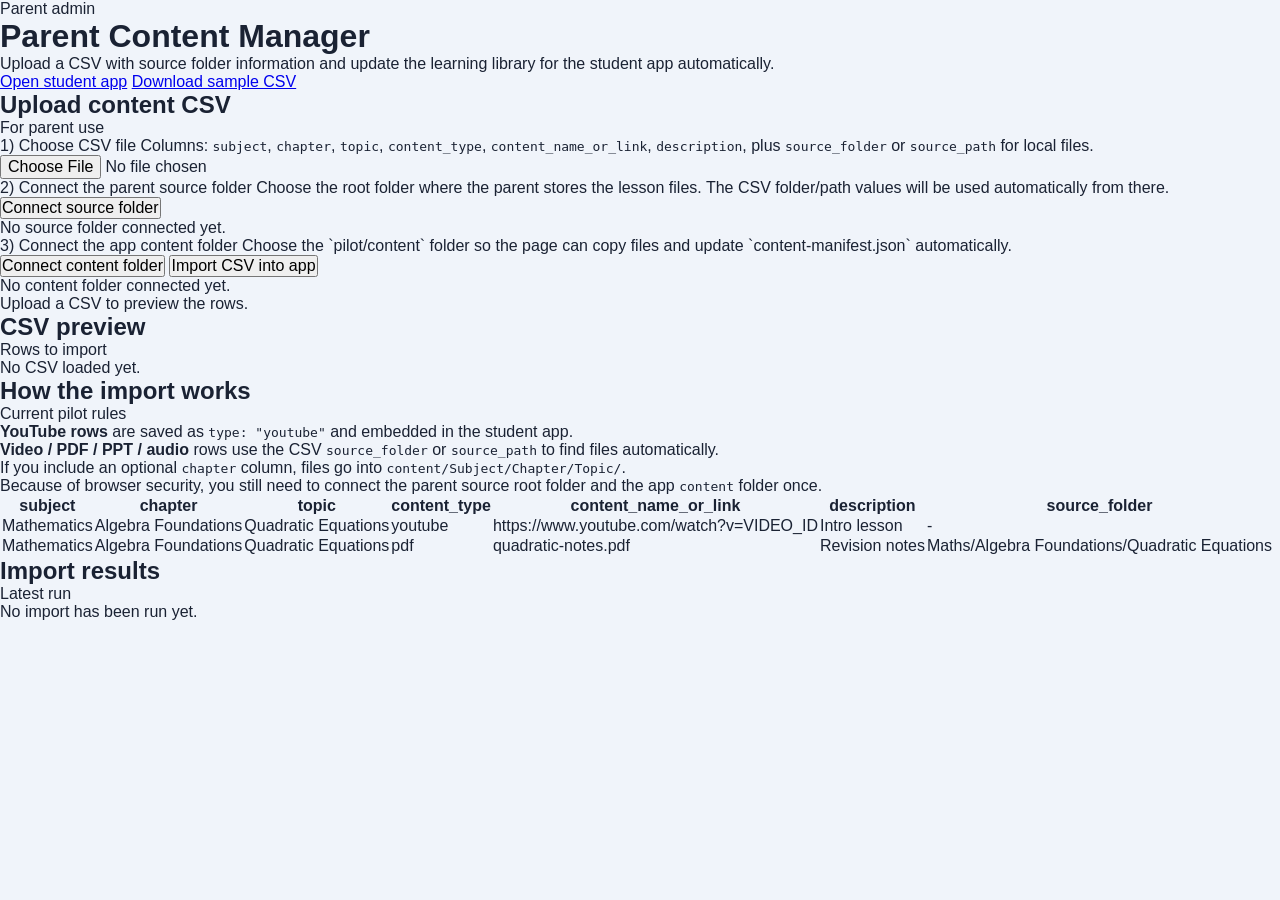
==== parent.html @ 5828d347 "Initial commit for Learnnest" ====
<!DOCTYPE html>
<html lang="en">
<head>
  <meta charset="UTF-8">
  <meta name="viewport" content="width=device-width, initial-scale=1.0">
  <title>LearnNest Parent Upload</title>
  <link rel="stylesheet" href="styles.css">
</head>
<body>
  <div class="app-shell">
    <header class="hero">
      <div>
        <p class="eyebrow">Parent admin</p>
        <h1>Parent Content Manager</h1>
        <p class="hero-text">Upload a CSV with source folder information and update the learning library for the student app automatically.</p>
      </div>

      <div class="hero-tools">
        <a class="secondary-btn link-btn" href="index.html">Open student app</a>
        <a class="secondary-btn link-btn" href="parent-sample.csv" download>Download sample CSV</a>
      </div>
    </header>

    <main class="parent-layout">
      <section class="panel">
        <div class="panel-title-row">
          <h2>Upload content CSV</h2>
          <span class="panel-caption">For parent use</span>
        </div>

        <div class="upload-stack">
          <label class="upload-box">
            <span class="upload-title">1) Choose CSV file</span>
            <span class="small-copy">Columns: <code>subject</code>, <code>chapter</code>, <code>topic</code>, <code>content_type</code>, <code>content_name_or_link</code>, <code>description</code>, plus <code>source_folder</code> or <code>source_path</code> for local files.</span>
            <input id="csv-file" type="file" accept=".csv">
          </label>

          <div class="upload-box">
            <span class="upload-title">2) Connect the parent source folder</span>
            <span class="small-copy">Choose the root folder where the parent stores the lesson files. The CSV folder/path values will be used automatically from there.</span>
            <div class="button-row">
              <button id="connect-source-btn" class="secondary-btn" type="button">Connect source folder</button>
            </div>
            <p id="source-status" class="small-copy">No source folder connected yet.</p>
          </div>

          <div class="upload-box">
            <span class="upload-title">3) Connect the app content folder</span>
            <span class="small-copy">Choose the `pilot/content` folder so the page can copy files and update `content-manifest.json` automatically.</span>
            <div class="button-row">
              <button id="connect-folder-btn" class="secondary-btn" type="button">Connect content folder</button>
              <button id="import-btn" class="primary-btn" type="button">Import CSV into app</button>
            </div>
            <p id="folder-status" class="small-copy">No content folder connected yet.</p>
          </div>
        </div>

        <div id="status-box" class="status-box info">Upload a CSV to preview the rows.</div>
      </section>

      <section class="panel">
        <div class="panel-title-row">
          <h2>CSV preview</h2>
          <span class="panel-caption">Rows to import</span>
        </div>
        <div id="preview-wrap" class="table-wrap">
          <p class="empty-copy">No CSV loaded yet.</p>
        </div>
      </section>

      <section class="panel">
        <div class="panel-title-row">
          <h2>How the import works</h2>
          <span class="panel-caption">Current pilot rules</span>
        </div>

        <ul class="tip-list">
          <li><strong>YouTube rows</strong> are saved as <code>type: "youtube"</code> and embedded in the student app.</li>
          <li><strong>Video / PDF / PPT / audio</strong> rows use the CSV <code>source_folder</code> or <code>source_path</code> to find files automatically.</li>
          <li>If you include an optional <code>chapter</code> column, files go into <code>content/Subject/Chapter/Topic/</code>.</li>
          <li>Because of browser security, you still need to connect the parent source root folder and the app <code>content</code> folder once.</li>
        </ul>

        <div class="sample-table-wrap">
          <table class="data-table compact-table">
            <thead>
              <tr>
                <th>subject</th>
                <th>chapter</th>
                <th>topic</th>
                <th>content_type</th>
                <th>content_name_or_link</th>
                <th>description</th>
                <th>source_folder</th>
              </tr>
            </thead>
            <tbody>
              <tr>
                <td>Mathematics</td>
                <td>Algebra Foundations</td>
                <td>Quadratic Equations</td>
                <td>youtube</td>
                <td>https://www.youtube.com/watch?v=VIDEO_ID</td>
                <td>Intro lesson</td>
                <td>-</td>
              </tr>
              <tr>
                <td>Mathematics</td>
                <td>Algebra Foundations</td>
                <td>Quadratic Equations</td>
                <td>pdf</td>
                <td>quadratic-notes.pdf</td>
                <td>Revision notes</td>
                <td>Maths/Algebra Foundations/Quadratic Equations</td>
              </tr>
            </tbody>
          </table>
        </div>
      </section>

      <section class="panel">
        <div class="panel-title-row">
          <h2>Import results</h2>
          <span class="panel-caption">Latest run</span>
        </div>
        <div id="result-wrap">
          <p class="empty-copy">No import has been run yet.</p>
        </div>
      </section>
    </main>
  </div>

  <script src="parent.js"></script>
</body>
</html>
---- styles.css ----
*, *::before, *::after { box-sizing: border-box; margin: 0; padding: 0; }

:root {
  --bg:          #f0f4fa;
  --surface:     #ffffff;
  --border:      #e2eaf4;
  --text:        #1a2233;
  --muted:       #6b7fa0;
  --primary:     #2563eb;
  --primary-soft:#eff6ff;
  --success:     #16a34a;
  --warning:     #d97706;
  --nav-h:       64px;
  --hdr-h:       54px;
  --radius:      16px;
  --radius-sm:   10px;
  --shadow:      0 1px 4px rgba(0,0,0,0.08), 0 4px 16px rgba(0,0,0,0.05);
}

html, body {
  height: 100%;
  font-family: -apple-system, BlinkMacSystemFont, "Segoe UI", Roboto, Arial, sans-serif;
  background: var(--bg);
  color: var(--text);
  -webkit-font-smoothing: antialiased;
  overflow: hidden;
}

button, input, textarea { font: inherit; }

/* ── Loader ──────────────────────────────────────────────────── */
.loader-screen {
  position: fixed;
  inset: 0;
  background: var(--primary);
  display: flex;
  flex-direction: column;
  align-items: center;
  justify-content: center;
  gap: 32px;
  z-index: 9999;
}
.loader-logo {
  color: #fff;
  font-size: 30px;
  font-weight: 800;
  letter-spacing: -0.5px;
}
.loader-skel-stack {
  width: min(300px, 80vw);
  display: flex;
  flex-direction: column;
  gap: 12px;
}
.skel {
  background: rgba(255,255,255,0.18);
  border-radius: 10px;
  animation: pulse 1.4s ease-in-out infinite;
}
.skel-wide  { height: 18px; width: 55%; }
.skel-card  { height: 80px; }
.skel-short { width: 75%; }
@keyframes pulse { 0%,100% { opacity: 0.4; } 50% { opacity: 0.9; } }

/* ── App shell ───────────────────────────────────────────────── */
.app-shell {
  position: fixed;
  inset: 0;
  display: flex;
  flex-direction: column;
  overflow: hidden;
}

/* ── Screens ─────────────────────────────────────────────────── */
.screen {
  position: absolute;
  inset: 0;
  bottom: var(--nav-h);
  display: none;
  flex-direction: column;
  background: var(--bg);
  overflow: hidden;
}
.screen.active { display: flex; }

.screen-scroll {
  flex: 1;
  overflow-y: auto;
  -webkit-overflow-scrolling: touch;
  padding: 16px 16px 24px;
}

/* ── Headers ─────────────────────────────────────────────────── */
.app-header {
  display: flex;
  align-items: center;
  justify-content: space-between;
  height: var(--hdr-h);
  padding: 0 14px;
  background: var(--surface);
  border-bottom: 1px solid var(--border);
  flex-shrink: 0;
}
.app-logo {
  font-size: 20px;
  font-weight: 800;
  color: var(--primary);
  letter-spacing: -0.4px;
}
.app-header-left, .app-header-right {
  display: flex;
  align-items: center;
  gap: 6px;
}

.screen-header {
  display: flex;
  align-items: center;
  gap: 8px;
  height: var(--hdr-h);
  padding: 0 10px 0 6px;
  background: var(--surface);
  border-bottom: 1px solid var(--border);
  flex-shrink: 0;
  overflow: hidden;
}
.screen-title-row {
  flex: 1;
  display: flex;
  align-items: center;
  gap: 8px;
  min-width: 0;
}
.screen-title-text {
  font-size: 15px;
  font-weight: 700;
  white-space: nowrap;
  overflow: hidden;
  text-overflow: ellipsis;
}
.screen-header-pct {
  font-size: 12px;
  color: var(--muted);
  white-space: nowrap;
  flex-shrink: 0;
}
.back-btn {
  background: none;
  border: none;
  color: var(--primary);
  font-size: 15px;
  font-weight: 600;
  cursor: pointer;
  padding: 8px 6px;
  white-space: nowrap;
  flex-shrink: 0;
}
.icon-btn {
  display: inline-flex;
  align-items: center;
  justify-content: center;
  background: none;
  border: none;
  cursor: pointer;
  padding: 7px;
  font-size: 18px;
  border-radius: 8px;
  color: var(--muted);
  text-decoration: none;
  -webkit-tap-highlight-color: transparent;
}
.icon-btn:active { background: var(--bg); }
.subject-icon-lg { font-size: 22px; flex-shrink: 0; }

/* ── Search bar ──────────────────────────────────────────────── */
.search-bar {
  display: flex;
  align-items: center;
  gap: 8px;
  padding: 8px 14px;
  background: var(--surface);
  border-bottom: 1px solid var(--border);
  flex-shrink: 0;
}
.search-bar input {
  flex: 1;
  border: 1px solid var(--border);
  border-radius: var(--radius-sm);
  padding: 9px 13px;
  background: var(--bg);
  outline: none;
  font-size: 14px;
  color: var(--text);
}
.search-bar input:focus { border-color: var(--primary); }

/* ── Streak badge ────────────────────────────────────────────── */
.streak-badge {
  background: #fff7ed;
  color: #c2410c;
  border: 1px solid #fed7aa;
  border-radius: 999px;
  padding: 3px 9px;
  font-size: 12px;
  font-weight: 700;
  line-height: 1.4;
}

/* ── Continue card ───────────────────────────────────────────── */
.continue-card-wrap { margin-bottom: 16px; }

.continue-card {
  border-radius: var(--radius);
  padding: 20px;
  color: #fff;
  cursor: pointer;
  position: relative;
  overflow: hidden;
  box-shadow: var(--shadow);
  -webkit-tap-highlight-color: transparent;
}
.continue-card::after {
  content: '';
  position: absolute;
  top: -40px; right: -40px;
  width: 130px; height: 130px;
  background: rgba(255,255,255,0.07);
  border-radius: 50%;
  pointer-events: none;
}
.continue-card-empty {
  background: var(--surface);
  border: 1px solid var(--border);
  color: var(--text);
  cursor: default;
}
.cc-eyebrow {
  font-size: 11px;
  text-transform: uppercase;
  letter-spacing: 0.1em;
  opacity: 0.8;
  margin-bottom: 5px;
}
.cc-topic {
  font-size: 20px;
  font-weight: 800;
  line-height: 1.2;
  margin-bottom: 5px;
}
.cc-meta {
  font-size: 13px;
  opacity: 0.8;
  margin-bottom: 14px;
}
.cc-progress {
  height: 5px;
  background: rgba(255,255,255,0.25);
  border-radius: 999px;
  overflow: hidden;
  margin-bottom: 14px;
}
.cc-progress-fill {
  height: 100%;
  background: #fff;
  border-radius: 999px;
  transition: width 0.5s;
}
.cc-btn {
  display: inline-flex;
  align-items: center;
  gap: 5px;
  background: rgba(255,255,255,0.18);
  color: #fff;
  border: 1px solid rgba(255,255,255,0.3);
  border-radius: var(--radius-sm);
  padding: 8px 16px;
  font-size: 14px;
  font-weight: 600;
  cursor: pointer;
}

/* ── Focus card ──────────────────────────────────────────────── */
.focus-card {
  background: #fffbeb;
  border: 1px solid #fcd34d;
  border-radius: var(--radius);
  padding: 14px 16px;
  margin-bottom: 16px;
  display: flex;
  align-items: center;
  gap: 12px;
  cursor: pointer;
  -webkit-tap-highlight-color: transparent;
}
.focus-card:active { background: #fef3c7; }
.focus-icon { font-size: 26px; flex-shrink: 0; }
.focus-body strong { display: block; font-size: 14px; font-weight: 700; margin-bottom: 2px; }
.focus-body span { font-size: 12px; color: var(--muted); }

/* ── Section ─────────────────────────────────────────────────── */
.home-section { margin-bottom: 22px; }
.section-title {
  font-size: 14px;
  font-weight: 700;
  color: var(--text);
  margin-bottom: 11px;
  display: flex;
  align-items: center;
  gap: 8px;
}
.count-badge {
  background: var(--primary);
  color: #fff;
  border-radius: 999px;
  font-size: 11px;
  font-weight: 700;
  padding: 2px 7px;
  line-height: 1.4;
}

/* ── Subject grid ────────────────────────────────────────────── */
.subject-grid {
  display: grid;
  grid-template-columns: 1fr 1fr;
  gap: 11px;
}
.subject-card {
  background: var(--surface);
  border: 1px solid var(--border);
  border-top: 4px solid var(--sc, var(--primary));
  border-radius: var(--radius);
  padding: 14px 13px 13px;
  text-align: left;
  cursor: pointer;
  box-shadow: var(--shadow);
  -webkit-tap-highlight-color: transparent;
  transition: transform 0.12s;
}
.subject-card:active { transform: scale(0.97); }
.sc-icon {
  font-size: 26px;
  display: block;
  margin-bottom: 8px;
  line-height: 1;
}
.sc-name {
  display: block;
  font-size: 13px;
  font-weight: 700;
  line-height: 1.3;
  margin-bottom: 4px;
  color: var(--text);
  word-break: break-word;
}
.sc-meta {
  display: block;
  font-size: 11px;
  color: var(--muted);
  margin-bottom: 8px;
}
.sc-bar {
  height: 4px;
  background: var(--border);
  border-radius: 999px;
  overflow: hidden;
}
.sc-bar-fill {
  height: 100%;
  background: var(--sc, var(--primary));
  border-radius: 999px;
}

/* ── List items (recent, revision, bookmarks) ────────────────── */
.list-stack { display: flex; flex-direction: column; gap: 8px; }

.list-item {
  display: flex;
  align-items: center;
  gap: 11px;
  background: var(--surface);
  border: 1px solid var(--border);
  border-radius: var(--radius-sm);
  padding: 11px 13px;
  cursor: pointer;
  text-align: left;
  width: 100%;
  box-shadow: var(--shadow);
  -webkit-tap-highlight-color: transparent;
}
.list-item:active { background: var(--primary-soft); }

.li-dot {
  width: 9px;
  height: 9px;
  border-radius: 50%;
  flex-shrink: 0;
}
.dot-done     { background: var(--success); }
.dot-progress { background: var(--primary); }
.dot-empty    { background: var(--border); border: 1px solid var(--muted); }
.dot-revision { background: var(--warning); }

.li-body { flex: 1; min-width: 0; }
.li-kicker {
  font-size: 10px;
  text-transform: uppercase;
  letter-spacing: 0.07em;
  color: var(--primary);
  font-weight: 700;
  margin-bottom: 2px;
}
.li-title {
  font-size: 14px;
  font-weight: 600;
  white-space: nowrap;
  overflow: hidden;
  text-overflow: ellipsis;
}
.li-meta { font-size: 11px; color: var(--muted); margin-top: 1px; }
.li-arrow { color: var(--muted); font-size: 18px; flex-shrink: 0; }

.empty-note { color: var(--muted); font-size: 13px; padding: 8px 0; }

/* ── Chapter accordion ───────────────────────────────────────── */
.chapter-card {
  background: var(--surface);
  border: 1px solid var(--border);
  border-radius: var(--radius);
  margin-bottom: 10px;
  overflow: hidden;
  box-shadow: var(--shadow);
}
.chapter-card-hdr {
  display: flex;
  align-items: center;
  gap: 11px;
  padding: 13px 14px;
  cursor: pointer;
  user-select: none;
  -webkit-tap-highlight-color: transparent;
}
.chapter-card-hdr:active { background: var(--bg); }

.ch-num {
  width: 34px;
  height: 34px;
  border-radius: 9px;
  display: flex;
  align-items: center;
  justify-content: center;
  font-size: 14px;
  font-weight: 800;
  flex-shrink: 0;
}
.ch-info { flex: 1; min-width: 0; }
.ch-name {
  font-size: 14px;
  font-weight: 700;
  white-space: nowrap;
  overflow: hidden;
  text-overflow: ellipsis;
  margin-bottom: 3px;
}
.ch-meta {
  font-size: 11px;
  color: var(--muted);
  margin-bottom: 5px;
}
.ch-dots { display: flex; gap: 5px; flex-wrap: wrap; }
.topic-dot {
  width: 8px;
  height: 8px;
  border-radius: 50%;
  display: inline-block;
  flex-shrink: 0;
}

.ch-right {
  display: flex;
  align-items: center;
  gap: 7px;
  flex-shrink: 0;
}
.quiz-chip {
  background: var(--primary-soft);
  color: var(--primary);
  border: 1px solid #bfdbfe;
  border-radius: 999px;
  padding: 4px 10px;
  font-size: 11px;
  font-weight: 700;
  cursor: pointer;
  white-space: nowrap;
  -webkit-tap-highlight-color: transparent;
}
.ch-chevron {
  color: var(--muted);
  font-size: 20px;
  transition: transform 0.2s;
  line-height: 1;
}
.chapter-card.open .ch-chevron { transform: rotate(90deg); }

.chapter-card-body {
  max-height: 0;
  overflow: hidden;
  transition: max-height 0.3s cubic-bezier(0.4, 0, 0.2, 1);
}
.chapter-card.open .chapter-card-body { max-height: 3000px; }

.ch-summary {
  padding: 0 14px 11px;
  font-size: 13px;
  color: var(--muted);
  line-height: 1.6;
  border-bottom: 1px solid var(--border);
}

/* ── Topic rows inside accordion ─────────────────────────────── */
.topic-row {
  display: flex;
  align-items: center;
  gap: 11px;
  padding: 11px 14px;
  border-top: 1px solid var(--border);
  cursor: pointer;
  -webkit-tap-highlight-color: transparent;
  transition: background 0.1s;
}
.topic-row:active { background: var(--primary-soft); }
.topic-row-name {
  flex: 1;
  font-size: 14px;
  font-weight: 500;
  white-space: nowrap;
  overflow: hidden;
  text-overflow: ellipsis;
}
.topic-row-name.done { color: var(--muted); text-decoration: line-through; }
.topic-type-icons { font-size: 13px; flex-shrink: 0; }
.topic-row-arrow { color: var(--muted); font-size: 16px; flex-shrink: 0; }

/* ── Viewer header ───────────────────────────────────────────── */
.viewer-crumb {
  flex: 1;
  min-width: 0;
  overflow: hidden;
}
.viewer-crumb-path {
  font-size: 11px;
  color: var(--muted);
  white-space: nowrap;
  overflow: hidden;
  text-overflow: ellipsis;
}
.viewer-crumb-topic {
  font-size: 14px;
  font-weight: 700;
  white-space: nowrap;
  overflow: hidden;
  text-overflow: ellipsis;
}
.viewer-actions {
  display: flex;
  align-items: center;
  gap: 3px;
  flex-shrink: 0;
}
.pill-btn {
  border: none;
  border-radius: 999px;
  padding: 5px 11px;
  font-size: 12px;
  font-weight: 700;
  cursor: pointer;
  white-space: nowrap;
  -webkit-tap-highlight-color: transparent;
}
.pill-done { background: #dcfce7; color: var(--success); }
.pill-todo { background: var(--primary-soft); color: var(--primary); }

/* ── Topic prev/next bar ─────────────────────────────────────── */
.topic-nav-bar {
  display: flex;
  align-items: center;
  justify-content: space-between;
  padding: 7px 14px;
  background: var(--surface);
  border-bottom: 1px solid var(--border);
  flex-shrink: 0;
}
.topic-nav-btn {
  background: none;
  border: 1px solid var(--border);
  border-radius: 8px;
  width: 34px;
  height: 34px;
  font-size: 20px;
  cursor: pointer;
  color: var(--text);
  display: flex;
  align-items: center;
  justify-content: center;
  -webkit-tap-highlight-color: transparent;
}
.topic-nav-btn:disabled { opacity: 0.28; cursor: not-allowed; }
.topic-nav-label { font-size: 12px; color: var(--muted); }

/* ── Summary card ────────────────────────────────────────────── */
.summary-card {
  background: linear-gradient(135deg, #eff6ff 0%, #f0f9ff 100%);
  border: 1px solid #bfdbfe;
  border-radius: var(--radius);
  padding: 16px;
  margin-bottom: 13px;
}
.summary-card h4 {
  font-size: 13px;
  font-weight: 700;
  color: var(--primary);
  margin-bottom: 8px;
}
.summary-lead {
  font-size: 14px;
  line-height: 1.7;
  color: var(--text);
  margin-bottom: 10px;
}
.summary-more-btn {
  font-size: 13px;
  color: var(--primary);
  font-weight: 600;
  background: none;
  border: none;
  cursor: pointer;
  padding: 0;
}
.summary-expanded {
  margin-top: 12px;
  font-size: 14px;
  line-height: 1.7;
  border-top: 1px solid var(--border);
  padding-top: 10px;
}
.summary-expanded p { margin-bottom: 8px; }

/* ── Content cards ───────────────────────────────────────────── */
.content-card {
  background: var(--surface);
  border: 1px solid var(--border);
  border-radius: var(--radius);
  padding: 15px;
  margin-bottom: 11px;
  box-shadow: var(--shadow);
}
.content-card h4 { font-size: 15px; font-weight: 700; margin-bottom: 5px; }
.resource-meta { font-size: 12px; color: var(--muted); margin-bottom: 11px; }
.content-card a {
  color: var(--primary);
  font-size: 13px;
  font-weight: 600;
  text-decoration: none;
}
.content-card a:hover { text-decoration: underline; }
.media-player {
  width: 100%;
  border-radius: var(--radius-sm);
  background: #000;
  max-height: 280px;
  margin: 9px 0 8px;
  display: block;
}
.pdf-frame {
  width: 100%;
  height: 400px;
  border: 1px solid var(--border);
  border-radius: var(--radius-sm);
  margin: 9px 0 8px;
  display: block;
}
.empty-state {
  background: #fffbeb;
  border: 1px solid #fcd34d;
  border-radius: var(--radius);
  padding: 18px;
  font-size: 14px;
  line-height: 1.7;
}
.empty-state code {
  display: inline-block;
  background: #fff;
  border: 1px solid #fcd34d;
  border-radius: 6px;
  padding: 2px 7px;
  font-size: 12px;
  word-break: break-all;
}

/* ── Floating notes button ───────────────────────────────────── */
.notes-fab {
  position: absolute;
  bottom: 18px;
  right: 14px;
  width: 50px;
  height: 50px;
  border-radius: 50%;
  background: var(--primary);
  color: #fff;
  font-size: 21px;
  border: none;
  cursor: pointer;
  box-shadow: 0 4px 18px rgba(37,99,235,0.38);
  display: flex;
  align-items: center;
  justify-content: center;
  z-index: 10;
  transition: transform 0.13s;
  -webkit-tap-highlight-color: transparent;
}
.notes-fab:active { transform: scale(0.92); }

/* ── Notes drawer ────────────────────────────────────────────── */
.notes-overlay {
  position: absolute;
  inset: 0;
  background: rgba(0,0,0,0.38);
  opacity: 0;
  pointer-events: none;
  transition: opacity 0.22s;
  z-index: 20;
}
.notes-overlay.open { opacity: 1; pointer-events: auto; }

.notes-drawer {
  position: absolute;
  bottom: 0; left: 0; right: 0;
  background: var(--surface);
  border-radius: 18px 18px 0 0;
  padding: 14px 16px 24px;
  transform: translateY(100%);
  transition: transform 0.28s cubic-bezier(0.4, 0, 0.2, 1);
  z-index: 30;
  box-shadow: 0 -8px 30px rgba(0,0,0,0.14);
}
.notes-drawer.open { transform: translateY(0); }
.notes-drawer-hdr {
  display: flex;
  justify-content: space-between;
  align-items: center;
  margin-bottom: 11px;
}
.notes-drawer-title { font-size: 15px; font-weight: 700; }
.notes-ta {
  width: 100%;
  min-height: 150px;
  border: 1px solid var(--border);
  border-radius: var(--radius-sm);
  padding: 11px 13px;
  background: var(--bg);
  outline: none;
  resize: vertical;
  font-size: 14px;
  line-height: 1.6;
  color: var(--text);
}
.notes-ta:focus { border-color: var(--primary); }

/* ── Progress screen ─────────────────────────────────────────── */
.stats-row {
  display: grid;
  grid-template-columns: repeat(3, 1fr);
  gap: 9px;
  margin-bottom: 20px;
}
.stat-card {
  background: var(--surface);
  border: 1px solid var(--border);
  border-radius: var(--radius);
  padding: 15px 10px;
  text-align: center;
  box-shadow: var(--shadow);
}
.stat-value {
  display: block;
  font-size: 24px;
  font-weight: 800;
  color: var(--primary);
  margin-bottom: 3px;
}
.stat-label {
  font-size: 11px;
  color: var(--muted);
  text-transform: uppercase;
  letter-spacing: 0.06em;
}

.progress-bar-item {
  background: var(--surface);
  border: 1px solid var(--border);
  border-radius: var(--radius-sm);
  padding: 13px 14px;
  margin-bottom: 8px;
  box-shadow: var(--shadow);
}
.pbi-row {
  display: flex;
  justify-content: space-between;
  align-items: center;
  margin-bottom: 7px;
}
.pbi-name {
  font-size: 13px;
  font-weight: 600;
  display: flex;
  align-items: center;
  gap: 6px;
}
.pbi-pct { font-size: 13px; font-weight: 700; color: var(--primary); }
.pbi-bar { height: 7px; background: var(--border); border-radius: 999px; overflow: hidden; }
.pbi-fill { height: 100%; border-radius: 999px; transition: width 0.5s ease; }

/* ── Bottom nav ──────────────────────────────────────────────── */
.bottom-nav {
  position: absolute;
  bottom: 0; left: 0; right: 0;
  height: var(--nav-h);
  background: var(--surface);
  border-top: 1px solid var(--border);
  display: flex;
  align-items: stretch;
  z-index: 100;
  box-shadow: 0 -3px 14px rgba(0,0,0,0.05);
}
.nav-btn {
  flex: 1;
  display: flex;
  flex-direction: column;
  align-items: center;
  justify-content: center;
  gap: 3px;
  background: none;
  border: none;
  cursor: pointer;
  color: var(--muted);
  -webkit-tap-highlight-color: transparent;
  transition: color 0.15s;
}
.nav-btn.active { color: var(--primary); }
.nav-icon { font-size: 20px; line-height: 1; }
.nav-label { font-size: 10px; font-weight: 600; letter-spacing: 0.02em; }

/* ── Toast ───────────────────────────────────────────────────── */
.toast {
  position: fixed;
  bottom: calc(var(--nav-h) + 14px);
  left: 50%;
  transform: translateX(-50%) translateY(12px);
  background: #1a2233;
  color: #fff;
  padding: 9px 20px;
  border-radius: 999px;
  font-size: 13px;
  font-weight: 600;
  white-space: nowrap;
  opacity: 0;
  transition: opacity 0.18s, transform 0.18s;
  pointer-events: none;
  z-index: 200;
}
.toast.show { opacity: 1; transform: translateX(-50%) translateY(0); }

/* ── Responsive ──────────────────────────────────────────────── */
@media (min-width: 540px) {
  .subject-grid { grid-template-columns: repeat(3, 1fr); }
  .stats-row   { grid-template-columns: repeat(4, 1fr); }
}
@media (min-width: 800px) {
  .subject-grid { grid-template-columns: repeat(4, 1fr); }
  .pdf-frame { height: 520px; }
}
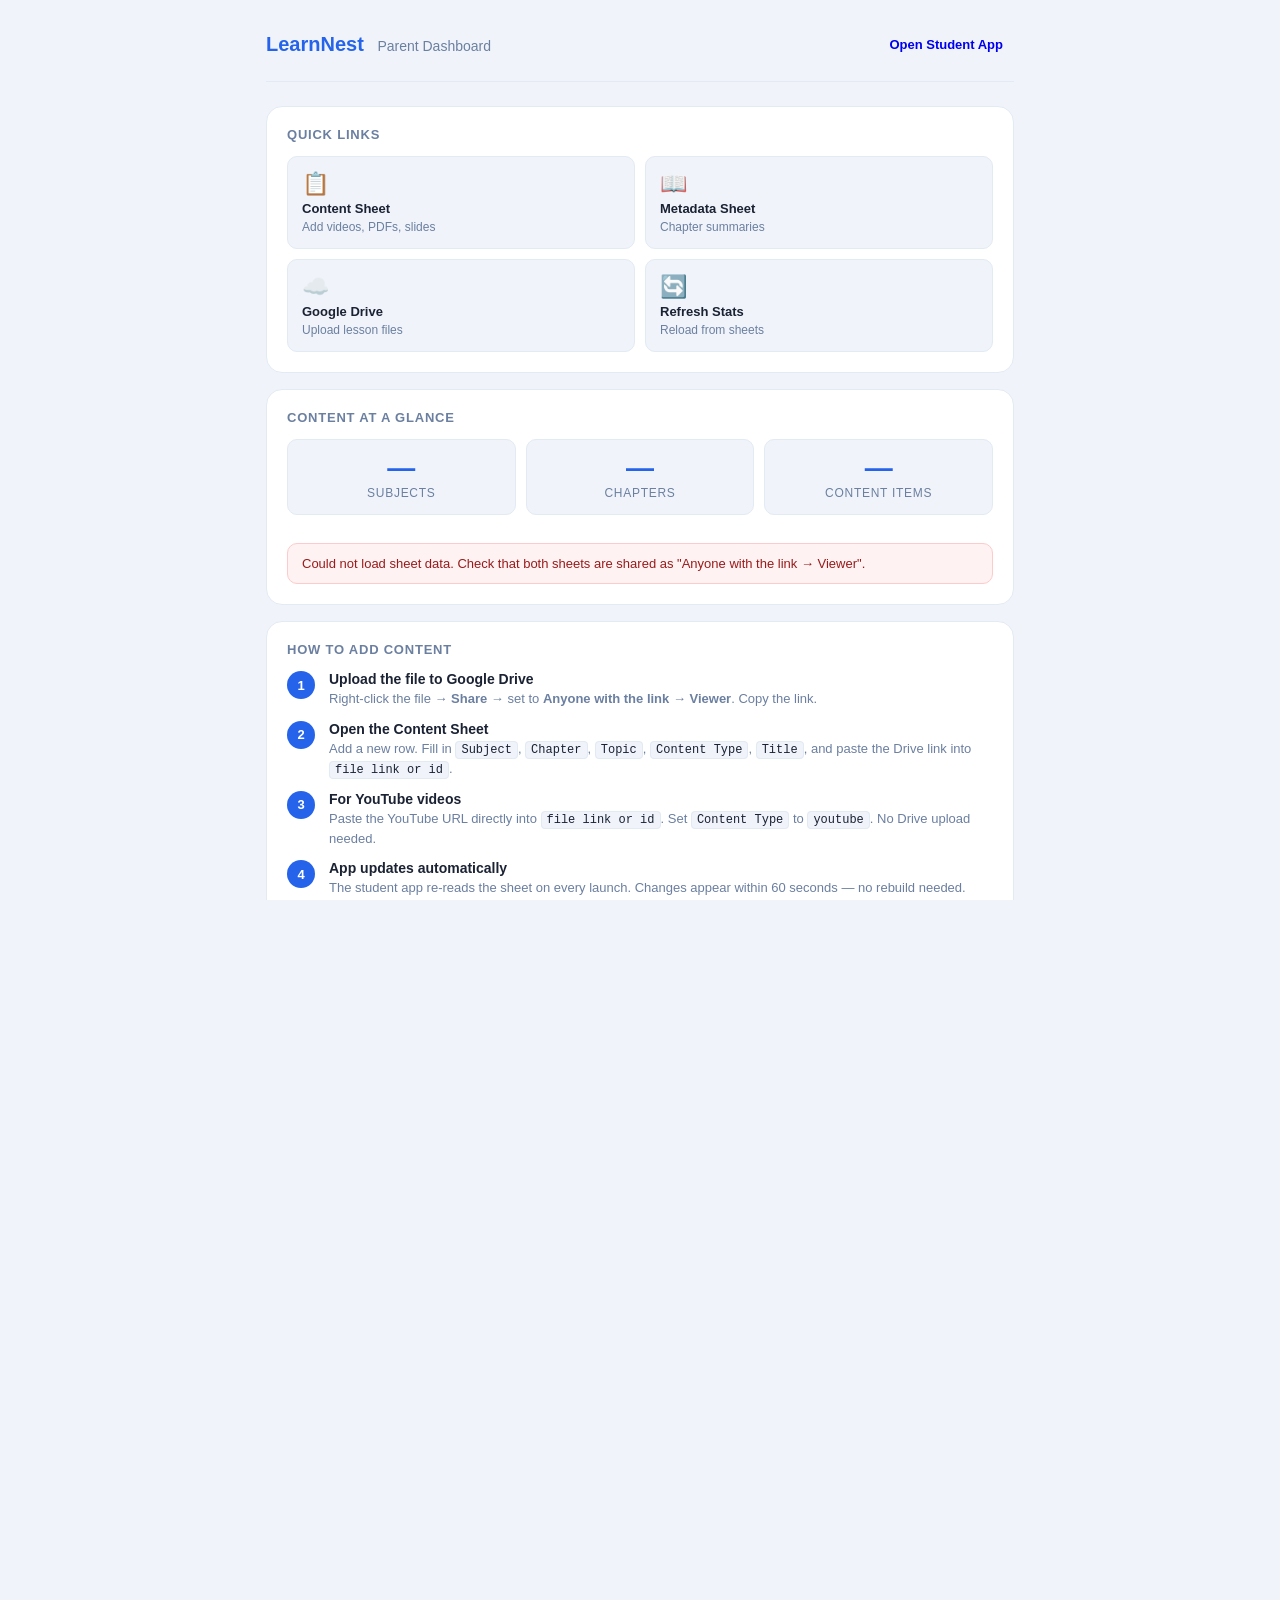
==== commit 88a28ca2: "Rebuild: Google Sheets integration, clean up obsolete files, new parent dashboard" ====
--- a/parent.html
+++ b/parent.html
@@ -3,133 +3,185 @@
 <head>
   <meta charset="UTF-8">
   <meta name="viewport" content="width=device-width, initial-scale=1.0">
-  <title>LearnNest Parent Upload</title>
+  <title>LearnNest — Parent Dashboard</title>
   <link rel="stylesheet" href="styles.css">
+  <style>
+    .parent-wrap       { max-width: 780px; margin: 0 auto; padding: 16px 16px 48px; }
+    .parent-header     { display: flex; align-items: center; justify-content: space-between; padding: 16px 0 24px; border-bottom: 1px solid var(--border); margin-bottom: 24px; }
+    .parent-logo       { font-size: 20px; font-weight: 700; color: var(--primary); }
+    .parent-logo span  { font-weight: 400; color: var(--muted); font-size: 14px; margin-left: 8px; }
+    .pcard             { background: var(--surface); border: 1px solid var(--border); border-radius: var(--radius); padding: 20px; margin-bottom: 16px; }
+    .pcard-title       { font-size: 13px; font-weight: 600; text-transform: uppercase; letter-spacing: .06em; color: var(--muted); margin-bottom: 14px; }
+    .quick-links       { display: grid; grid-template-columns: 1fr 1fr; gap: 10px; }
+    .qlink             { display: flex; flex-direction: column; gap: 4px; background: var(--bg); border: 1px solid var(--border); border-radius: var(--radius-sm); padding: 14px; text-decoration: none; color: var(--text); transition: border-color .15s; }
+    .qlink:hover       { border-color: var(--primary); }
+    .qlink-icon        { font-size: 22px; }
+    .qlink-label       { font-size: 13px; font-weight: 600; }
+    .qlink-sub         { font-size: 12px; color: var(--muted); }
+    .steps             { display: flex; flex-direction: column; gap: 12px; }
+    .step              { display: flex; gap: 14px; align-items: flex-start; }
+    .step-num          { flex-shrink: 0; width: 28px; height: 28px; border-radius: 50%; background: var(--primary); color: #fff; font-size: 13px; font-weight: 700; display: flex; align-items: center; justify-content: center; }
+    .step-body         { flex: 1; }
+    .step-title        { font-size: 14px; font-weight: 600; margin-bottom: 2px; }
+    .step-desc         { font-size: 13px; color: var(--muted); line-height: 1.5; }
+    .step-desc code    { background: var(--bg); border: 1px solid var(--border); border-radius: 4px; padding: 1px 5px; font-size: 12px; color: var(--text); }
+    .type-table        { width: 100%; border-collapse: collapse; font-size: 13px; }
+    .type-table th     { text-align: left; font-size: 11px; font-weight: 600; text-transform: uppercase; letter-spacing: .05em; color: var(--muted); padding: 6px 10px; border-bottom: 1px solid var(--border); }
+    .type-table td     { padding: 8px 10px; border-bottom: 1px solid var(--border); vertical-align: top; }
+    .type-table tr:last-child td { border-bottom: none; }
+    .type-tag          { display: inline-block; background: var(--primary-soft); color: var(--primary); border-radius: 4px; padding: 2px 7px; font-size: 12px; font-weight: 600; font-family: monospace; }
+    .stats-grid        { display: grid; grid-template-columns: repeat(3, 1fr); gap: 10px; margin-bottom: 16px; }
+    .stat-box          { background: var(--bg); border: 1px solid var(--border); border-radius: var(--radius-sm); padding: 14px; text-align: center; }
+    .stat-num          { font-size: 28px; font-weight: 700; color: var(--primary); line-height: 1; }
+    .stat-label        { font-size: 12px; color: var(--muted); margin-top: 4px; }
+    .subject-rows      { display: flex; flex-direction: column; gap: 8px; }
+    .subject-row       { display: flex; align-items: center; gap: 10px; background: var(--bg); border: 1px solid var(--border); border-radius: var(--radius-sm); padding: 10px 14px; }
+    .subject-dot       { width: 10px; height: 10px; border-radius: 50%; flex-shrink: 0; }
+    .subject-name      { flex: 1; font-size: 13px; font-weight: 600; }
+    .subject-counts    { font-size: 12px; color: var(--muted); text-align: right; }
+    .pill-status       { display: inline-block; padding: 2px 8px; border-radius: 20px; font-size: 11px; font-weight: 600; }
+    .pill-ok           { background: #dcfce7; color: #166534; }
+    .pill-warn         { background: #fef9c3; color: #854d0e; }
+    .loading-msg       { color: var(--muted); font-size: 13px; padding: 12px 0; }
+    .alert-box         { background: #fef2f2; border: 1px solid #fecaca; border-radius: var(--radius-sm); padding: 12px 14px; font-size: 13px; color: #991b1b; margin-top: 12px; display: none; }
+    @media (max-width: 480px) {
+      .quick-links    { grid-template-columns: 1fr; }
+      .stats-grid     { grid-template-columns: repeat(3, 1fr); }
+    }
+  </style>
 </head>
 <body>
-  <div class="app-shell">
-    <header class="hero">
-      <div>
-        <p class="eyebrow">Parent admin</p>
-        <h1>Parent Content Manager</h1>
-        <p class="hero-text">Upload a CSV with source folder information and update the learning library for the student app automatically.</p>
-      </div>
+<div class="parent-wrap">
 
-      <div class="hero-tools">
-        <a class="secondary-btn link-btn" href="index.html">Open student app</a>
-        <a class="secondary-btn link-btn" href="parent-sample.csv" download>Download sample CSV</a>
-      </div>
-    </header>
+  <header class="parent-header">
+    <div>
+      <div class="parent-logo">LearnNest <span>Parent Dashboard</span></div>
+    </div>
+    <a href="index.html" class="pill-btn" style="text-decoration:none;font-size:13px;">Open Student App</a>
+  </header>
 
-    <main class="parent-layout">
-      <section class="panel">
-        <div class="panel-title-row">
-          <h2>Upload content CSV</h2>
-          <span class="panel-caption">For parent use</span>
-        </div>
-
-        <div class="upload-stack">
-          <label class="upload-box">
-            <span class="upload-title">1) Choose CSV file</span>
-            <span class="small-copy">Columns: <code>subject</code>, <code>chapter</code>, <code>topic</code>, <code>content_type</code>, <code>content_name_or_link</code>, <code>description</code>, plus <code>source_folder</code> or <code>source_path</code> for local files.</span>
-            <input id="csv-file" type="file" accept=".csv">
-          </label>
-
-          <div class="upload-box">
-            <span class="upload-title">2) Connect the parent source folder</span>
-            <span class="small-copy">Choose the root folder where the parent stores the lesson files. The CSV folder/path values will be used automatically from there.</span>
-            <div class="button-row">
-              <button id="connect-source-btn" class="secondary-btn" type="button">Connect source folder</button>
-            </div>
-            <p id="source-status" class="small-copy">No source folder connected yet.</p>
-          </div>
-
-          <div class="upload-box">
-            <span class="upload-title">3) Connect the app content folder</span>
-            <span class="small-copy">Choose the `pilot/content` folder so the page can copy files and update `content-manifest.json` automatically.</span>
-            <div class="button-row">
-              <button id="connect-folder-btn" class="secondary-btn" type="button">Connect content folder</button>
-              <button id="import-btn" class="primary-btn" type="button">Import CSV into app</button>
-            </div>
-            <p id="folder-status" class="small-copy">No content folder connected yet.</p>
-          </div>
-        </div>
-
-        <div id="status-box" class="status-box info">Upload a CSV to preview the rows.</div>
-      </section>
-
-      <section class="panel">
-        <div class="panel-title-row">
-          <h2>CSV preview</h2>
-          <span class="panel-caption">Rows to import</span>
-        </div>
-        <div id="preview-wrap" class="table-wrap">
-          <p class="empty-copy">No CSV loaded yet.</p>
-        </div>
-      </section>
-
-      <section class="panel">
-        <div class="panel-title-row">
-          <h2>How the import works</h2>
-          <span class="panel-caption">Current pilot rules</span>
-        </div>
-
-        <ul class="tip-list">
-          <li><strong>YouTube rows</strong> are saved as <code>type: "youtube"</code> and embedded in the student app.</li>
-          <li><strong>Video / PDF / PPT / audio</strong> rows use the CSV <code>source_folder</code> or <code>source_path</code> to find files automatically.</li>
-          <li>If you include an optional <code>chapter</code> column, files go into <code>content/Subject/Chapter/Topic/</code>.</li>
-          <li>Because of browser security, you still need to connect the parent source root folder and the app <code>content</code> folder once.</li>
-        </ul>
-
-        <div class="sample-table-wrap">
-          <table class="data-table compact-table">
-            <thead>
-              <tr>
-                <th>subject</th>
-                <th>chapter</th>
-                <th>topic</th>
-                <th>content_type</th>
-                <th>content_name_or_link</th>
-                <th>description</th>
-                <th>source_folder</th>
-              </tr>
-            </thead>
-            <tbody>
-              <tr>
-                <td>Mathematics</td>
-                <td>Algebra Foundations</td>
-                <td>Quadratic Equations</td>
-                <td>youtube</td>
-                <td>https://www.youtube.com/watch?v=VIDEO_ID</td>
-                <td>Intro lesson</td>
-                <td>-</td>
-              </tr>
-              <tr>
-                <td>Mathematics</td>
-                <td>Algebra Foundations</td>
-                <td>Quadratic Equations</td>
-                <td>pdf</td>
-                <td>quadratic-notes.pdf</td>
-                <td>Revision notes</td>
-                <td>Maths/Algebra Foundations/Quadratic Equations</td>
-              </tr>
-            </tbody>
-          </table>
-        </div>
-      </section>
-
-      <section class="panel">
-        <div class="panel-title-row">
-          <h2>Import results</h2>
-          <span class="panel-caption">Latest run</span>
-        </div>
-        <div id="result-wrap">
-          <p class="empty-copy">No import has been run yet.</p>
-        </div>
-      </section>
-    </main>
+  <!-- Quick Links -->
+  <div class="pcard">
+    <div class="pcard-title">Quick Links</div>
+    <div class="quick-links">
+      <a class="qlink" href="https://docs.google.com/spreadsheets/d/1LfxDKr9vX0inr6FgahPC5wyIHwjfaeQHtPhd0oEGmy0/edit" target="_blank" rel="noopener">
+        <span class="qlink-icon">📋</span>
+        <span class="qlink-label">Content Sheet</span>
+        <span class="qlink-sub">Add videos, PDFs, slides</span>
+      </a>
+      <a class="qlink" href="https://docs.google.com/spreadsheets/d/1ETh_n0VZLEWJFXk31bbhsb34zKZ6Q-REA7bLPHTwnKM/edit" target="_blank" rel="noopener">
+        <span class="qlink-icon">📖</span>
+        <span class="qlink-label">Metadata Sheet</span>
+        <span class="qlink-sub">Chapter summaries</span>
+      </a>
+      <a class="qlink" href="https://drive.google.com" target="_blank" rel="noopener">
+        <span class="qlink-icon">☁️</span>
+        <span class="qlink-label">Google Drive</span>
+        <span class="qlink-sub">Upload lesson files</span>
+      </a>
+      <a class="qlink" id="refresh-link" href="#" onclick="loadStats(); return false;">
+        <span class="qlink-icon">🔄</span>
+        <span class="qlink-label">Refresh Stats</span>
+        <span class="qlink-sub">Reload from sheets</span>
+      </a>
+    </div>
   </div>
 
-  <script src="parent.js"></script>
+  <!-- Live Stats -->
+  <div class="pcard">
+    <div class="pcard-title">Content at a Glance</div>
+    <div class="stats-grid">
+      <div class="stat-box"><div class="stat-num" id="stat-subjects">—</div><div class="stat-label">Subjects</div></div>
+      <div class="stat-box"><div class="stat-num" id="stat-chapters">—</div><div class="stat-label">Chapters</div></div>
+      <div class="stat-box"><div class="stat-num" id="stat-items">—</div><div class="stat-label">Content Items</div></div>
+    </div>
+    <div class="subject-rows" id="subject-rows">
+      <p class="loading-msg">Loading from Google Sheets…</p>
+    </div>
+    <div class="alert-box" id="stats-error">Could not load sheet data. Check that both sheets are shared as "Anyone with the link → Viewer".</div>
+  </div>
+
+  <!-- How to add content -->
+  <div class="pcard">
+    <div class="pcard-title">How to Add Content</div>
+    <div class="steps">
+      <div class="step">
+        <div class="step-num">1</div>
+        <div class="step-body">
+          <div class="step-title">Upload the file to Google Drive</div>
+          <div class="step-desc">Right-click the file → <strong>Share</strong> → set to <strong>Anyone with the link → Viewer</strong>. Copy the link.</div>
+        </div>
+      </div>
+      <div class="step">
+        <div class="step-num">2</div>
+        <div class="step-body">
+          <div class="step-title">Open the Content Sheet</div>
+          <div class="step-desc">Add a new row. Fill in <code>Subject</code>, <code>Chapter</code>, <code>Topic</code>, <code>Content Type</code>, <code>Title</code>, and paste the Drive link into <code>file link or id</code>.</div>
+        </div>
+      </div>
+      <div class="step">
+        <div class="step-num">3</div>
+        <div class="step-body">
+          <div class="step-title">For YouTube videos</div>
+          <div class="step-desc">Paste the YouTube URL directly into <code>file link or id</code>. Set <code>Content Type</code> to <code>youtube</code>. No Drive upload needed.</div>
+        </div>
+      </div>
+      <div class="step">
+        <div class="step-num">4</div>
+        <div class="step-body">
+          <div class="step-title">App updates automatically</div>
+          <div class="step-desc">The student app re-reads the sheet on every launch. Changes appear within 60 seconds — no rebuild needed.</div>
+        </div>
+      </div>
+      <div class="step">
+        <div class="step-num">5</div>
+        <div class="step-body">
+          <div class="step-title">Add a chapter summary (optional)</div>
+          <div class="step-desc">Open the Metadata Sheet and add a row with <code>Subject</code>, <code>Chapter</code>, <code>Summary</code>, and <code>Detailed Summary</code>. This appears at the top of the chapter in the student app.</div>
+        </div>
+      </div>
+    </div>
+  </div>
+
+  <!-- Subject name reference -->
+  <div class="pcard">
+    <div class="pcard-title">Subject Names (use exactly as shown)</div>
+    <table class="type-table">
+      <thead><tr><th>In Sheet</th><th>Displayed as</th></tr></thead>
+      <tbody>
+        <tr><td><span class="type-tag">IT</span></td><td>Information Technology</td></tr>
+        <tr><td><span class="type-tag">SP</span></td><td>Secretarial Practice</td></tr>
+        <tr><td><span class="type-tag">Accountancy</span></td><td>Book-Keeping &amp; Accountancy</td></tr>
+        <tr><td><span class="type-tag">Economics</span></td><td>Economics</td></tr>
+        <tr><td><span class="type-tag">OCM</span></td><td>Organisation of Commerce &amp; Management</td></tr>
+        <tr><td><span class="type-tag">English</span></td><td>English Yuvakbharati</td></tr>
+      </tbody>
+    </table>
+  </div>
+
+  <!-- Content type reference -->
+  <div class="pcard">
+    <div class="pcard-title">Content Type Reference</div>
+    <table class="type-table">
+      <thead><tr><th>Content Type</th><th>What to put in "file link or id"</th></tr></thead>
+      <tbody>
+        <tr><td><span class="type-tag">youtube</span></td><td>YouTube video URL (auto-detected)</td></tr>
+        <tr><td><span class="type-tag">pdf</span></td><td>Google Drive PDF link or file ID</td></tr>
+        <tr><td><span class="type-tag">pptx</span></td><td>Google Drive PowerPoint link or file ID</td></tr>
+        <tr><td><span class="type-tag">docx</span></td><td>Google Drive Word doc link or file ID</td></tr>
+        <tr><td><span class="type-tag">xlsx</span></td><td>Google Drive Excel link or file ID</td></tr>
+        <tr><td><span class="type-tag">gdoc</span></td><td>Google Docs URL (auto-detected)</td></tr>
+        <tr><td><span class="type-tag">gslides</span></td><td>Google Slides URL (auto-detected)</td></tr>
+        <tr><td><span class="type-tag">gsheet</span></td><td>Google Sheets URL (auto-detected)</td></tr>
+        <tr><td><span class="type-tag">audio</span></td><td>Google Drive audio file link or file ID</td></tr>
+        <tr><td><span class="type-tag">image</span></td><td>Google Drive image link or file ID</td></tr>
+        <tr><td><span class="type-tag">link</span></td><td>Any external URL</td></tr>
+      </tbody>
+    </table>
+  </div>
+
+</div><!-- /parent-wrap -->
+
+<script src="parent.js"></script>
 </body>
-</html>+</html>
